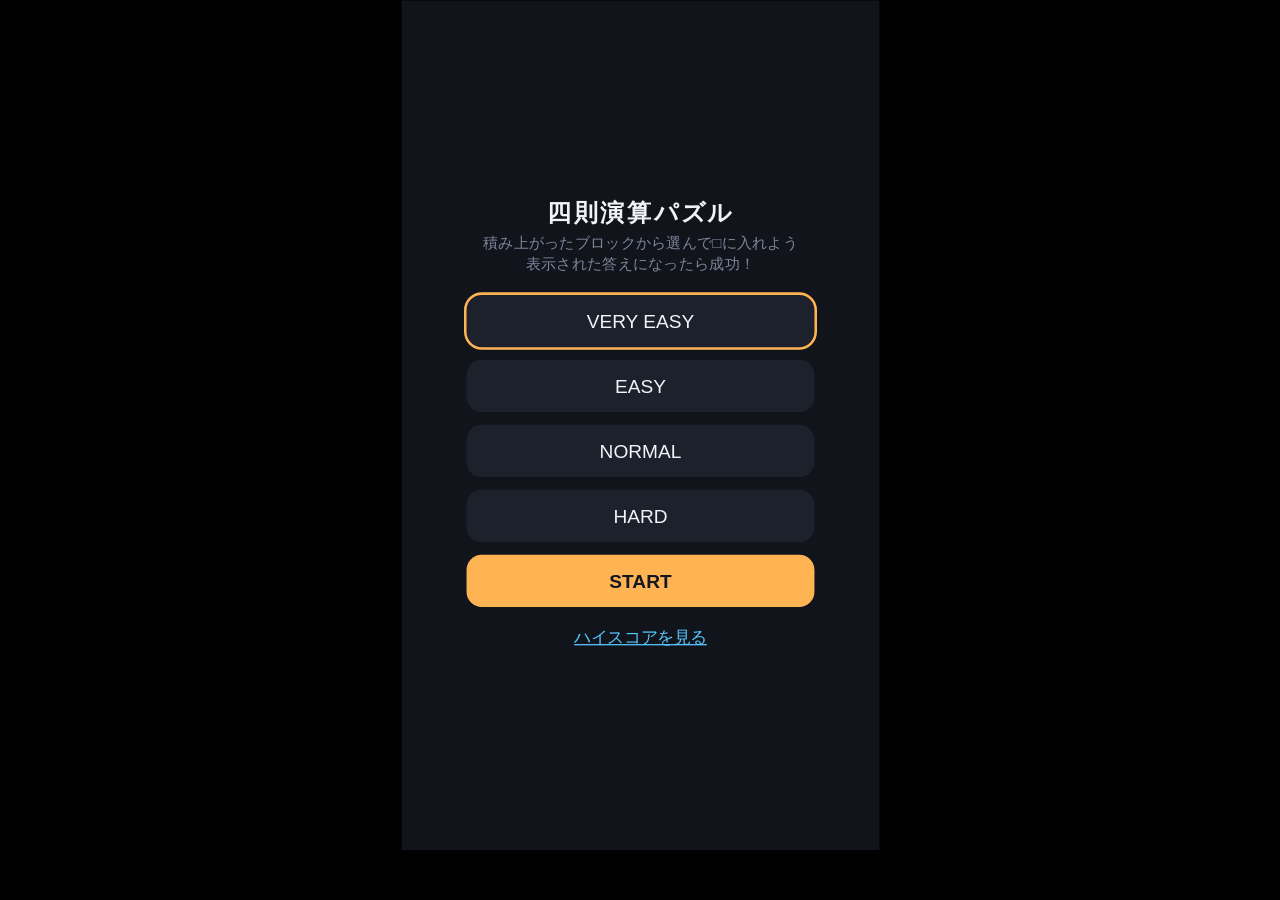
==== calculation puzzle/index.html @ 1e22a5d9 "Create index.html" ====
<!DOCTYPE html>
<html lang="ja">
<head>
<meta charset="UTF-8">
<meta name="viewport" content="width=device-width, initial-scale=1, maximum-scale=1, user-scalable=no, viewport-fit=cover">
<title>四則演算パズル</title>
<style>
  :root {
    --bg: #12141c;
    --panel: #1d212c;
    --accent: #ffb454;
    --accent2: #57c7ff;
    --success: #06d6a0;
    --fail: #ff5f5f;
    --text: #f1f3f9;
    --muted: #7d859b;
    --border-glow: #57c7ff;
  }
  * { box-sizing: border-box; -webkit-tap-highlight-color: transparent; }
  html, body {
    margin: 0; padding: 0;
    width: 100%; height: 100%;
    background: #000;
    color: var(--text);
    font-family: -apple-system, "Hiragino Sans", "Yu Gothic", sans-serif;
    overscroll-behavior: none;
    touch-action: manipulation;
    overflow: hidden;
  }
  body {
    display: flex;
    flex-direction: column;
    height: 100vh;
    height: 100dvh;
  }
  #viewport {
    width: 100vw;
    flex: 1 1 auto;
    min-height: 0;
    display: flex;
    align-items: center;
    justify-content: center;
    background: #000;
    overflow: hidden;
  }
  #adArea {
    flex: 0 0 auto;
    width: 100%;
    min-height: 50px;
    max-height: 90px;
    display: flex;
    align-items: center;
    justify-content: center;
    overflow: hidden;
    background: #000;
  }
  #stage {
    width: 375px;
    height: 667px;   /* 9:16 (=16:9のポートレート版) 固定デザイン解像度。CSS transformでscale */
    flex-shrink: 0;
    position: relative;
    background: var(--bg);
    overflow: hidden;
    transform-origin: center center;
    box-shadow: 0 0 30px rgba(0,0,0,0.6);
  }
  #app {
    width: 100%;
    height: 100%;
    display: flex; flex-direction: column;
    align-items: center;
    padding: 10px 12px;
    position: relative;
  }
  h1 { margin: 6px 0 2px; font-size: 19px; letter-spacing: 2px; }
  h2 { margin: 6px 0; color: var(--accent); }
  button {
    -webkit-appearance: none; appearance: none;
    width: 62%; max-width: 260px; padding: 13px; margin: 5px 0;
    font-size: 15px; border-radius: 12px; border: none;
    background: var(--panel); color: var(--text);
    cursor: pointer; transition: transform .08s ease, background .15s ease;
  }
  button:hover:not(:disabled) { background: #2a3142; }
  button:active:not(:disabled) { transform: scale(0.96); }
  button:disabled { opacity: 0.35; cursor: not-allowed; }
  button.primary { background: var(--accent); color: #14171f; font-weight: bold; }
  button.primary:hover:not(:disabled) { background: #ffc472; }
  button.diff-btn { width: 78%; max-width: 320px; white-space: nowrap; font-size: 15px; padding: 12px 8px; }
  button.link-btn {
    width: auto; max-width: none; background: none; border: none;
    color: var(--accent2); text-decoration: underline; font-size: 13px;
    padding: 6px; margin-top: 4px;
  }

  .screen { display: none; flex-direction: column; align-items: center; width: 100%; height: 100%; }

  #equationBar {
    font-size: 20px; font-weight: bold; letter-spacing: 2px;
    background: var(--panel); border-radius: 10px;
    padding: 8px 10px; margin: 0;
    display: flex; align-items: center; gap: 4px;
    flex-shrink: 0; flex-wrap: nowrap;
  }
  .slot {
    display: inline-flex; align-items: center; justify-content: center;
    width: 32px; height: 32px; border-radius: 8px;
    background: #12151d; border: 2px dashed var(--muted);
    font-size: 16px;
  }
  .slot.filled { border-style: solid; border-color: var(--accent); color: var(--accent); }
  .opsign { color: var(--accent2); font-size: 17px; }
  .paren { color: var(--muted); font-size: 20px; font-weight: normal; }
  .eqsign { margin-left: 2px; }
  .targetVal { color: var(--success); font-size: 20px; margin-left: 2px; }

  #topBar { display: flex; justify-content: space-between; width: 100%; max-width: 340px; font-size: 12px; color: var(--muted); margin: 2px 0; flex-shrink: 0; }
  #scoreVal { color: var(--text); font-weight: bold; font-size: 15px; }
  #nextRow {
    display: flex; align-items: center; gap: 4px;
    font-size: 9px; color: var(--muted); letter-spacing: 1px;
    flex-shrink: 0;
  }
  .next-box {
    width: 18px; height: 18px; border-radius: 5px;
    display: flex; align-items: center; justify-content: center;
    font-size: 10px; font-weight: bold;
    background: #2a3142; color: var(--text);
  }
  #message { min-height: 16px; font-size: 12px; color: var(--accent2); margin-bottom: 2px; text-align: center; flex-shrink: 0; }

  .board-area {
    flex: 1 1 auto;
    width: 100%;
    display: flex; align-items: center; justify-content: center;
    min-height: 0;
  }
  .board-box {
    position: relative;
    background: var(--panel);
    border-radius: 10px;
    overflow: hidden;
    border: 3px solid var(--border-glow);
    box-shadow: 0 0 0 1px rgba(87,199,255,0.35), 0 0 18px rgba(87,199,255,0.25), 0 6px 16px rgba(0,0,0,0.55);
  }
  .board-box.shake { animation: shake .4s ease; }
  @keyframes shake {
    10%, 90% { transform: translateX(-2px); }
    20%, 80% { transform: translateX(4px); }
    30%, 50%, 70% { transform: translateX(-7px); }
    40%, 60% { transform: translateX(7px); }
  }

  .review-title { width: 100%; max-width: 340px; font-size: 13px; color: var(--accent2); margin: 10px 0 4px; font-weight: bold; }
  .review-list { width: 100%; max-width: 340px; display: flex; flex-direction: column; gap: 4px; }
  .review-item { background: var(--panel); border-radius: 8px; padding: 8px 10px; font-size: 14px; }
  .review-empty { color: var(--muted); font-size: 12px; padding: 4px 2px; }

  .block {

    position: absolute;
    display: flex; align-items: center; justify-content: center;
    font-weight: bold;
    border-radius: 7px;
    box-shadow: inset 0 0 0 1px rgba(255,255,255,0.1);
    user-select: none;
    transition: top .32s cubic-bezier(.3,.7,.4,1), box-shadow .15s ease, transform .15s ease;
  }
  .block.landed { cursor: pointer; }
  .block.selected {
    box-shadow: inset 0 0 0 3px #fff, 0 0 10px rgba(255,255,255,.45) !important;
    transform: scale(1.06);
  }
  .block.flash-success { box-shadow: 0 0 0 4px var(--success), 0 0 18px var(--success) !important; }
  .block.flash-fail { box-shadow: 0 0 0 4px var(--fail), 0 0 18px var(--fail) !important; }

  #gameTopRow {
    display: flex; align-items: center; justify-content: center;
    width: 100%; gap: 8px; flex-shrink: 0; margin: 6px 0;
    flex-wrap: wrap;
  }
  #miniControls { display: flex; align-items: center; gap: 6px; flex-shrink: 0; }
  #rightCol { display: flex; flex-direction: column; align-items: center; gap: 4px; flex-shrink: 0; }
  button.mini-btn {
    width: auto; max-width: none; margin: 0;
    padding: 8px 12px; font-size: 12px; border-radius: 8px;
    background: var(--panel);
  }
  button.mini-btn.icon {
    width: 34px; height: 34px; padding: 0;
    border-radius: 50%; font-size: 15px;
    display: flex; align-items: center; justify-content: center;
  }

  #feedbackPop {
    position: fixed; top: 42%; left: 50%;
    transform: translate(-50%, -50%) scale(0.4);
    font-size: 30px; font-weight: 900;
    padding: 12px 26px; border-radius: 16px;
    opacity: 0; pointer-events: none; z-index: 60;
    text-shadow: 0 2px 4px rgba(0,0,0,0.25);
    white-space: nowrap; width: max-content; max-width: 90vw;
  }
  #feedbackPop.show.success { background: rgba(6,214,160,0.96); color: #04241a; animation: popIn .65s ease forwards; }
  #feedbackPop.show.fail { background: rgba(255,95,95,0.96); color: #380000; animation: popIn .65s ease forwards; }
  @keyframes popIn {
    0% { opacity: 0; transform: translate(-50%,-50%) scale(0.4) rotate(-4deg); }
    18% { opacity: 1; transform: translate(-50%,-50%) scale(1.2) rotate(2deg); }
    35% { transform: translate(-50%,-50%) scale(1) rotate(0deg); }
    78% { opacity: 1; }
    100% { opacity: 0; transform: translate(-50%,-50%) scale(0.85); }
  }
</style>
</head>
<body>
<div id="viewport">
  <div id="stage">
    <div id="app"></div>
  </div>
</div>

<div id="adArea">
  <!-- admax -->
  <script src="https://adm.shinobi.jp/s/8a495d941206bf0c34aff9559f8d2cea"></script>
  <!-- admax -->
</div>

<script>
(function () {
  "use strict";

  const ROWS = 10;
  const COLS = 6;
  const START_ROWS_FILLED = 3;
  const SPAWN_INTERVAL_MS = 5000;

  const DIFFICULTY_CONFIG = {
    VERYEASY: { operandCount: 2, operators: ["+", "－"], structure: "flat2" },
    EASY:     { operandCount: 2, operators: ["+", "－", "×", "÷"], structure: "flat2" },
    NORMAL:   { operandCount: 3, operators: ["+", "×", "－"], structure: "flat3-prec" },
    HARD:     { operandCount: 3, operators: ["+", "－", "×", "÷"], structure: "paren-right" },
  };

  const DIFFICULTY_LABELS = {
    VERYEASY: "VERY EASY",
    EASY: "EASY",
    NORMAL: "NORMAL",
    HARD: "HARD",
  };

  const BLOCK_COLORS = {
    0: { bg: "#495057", fg: "#ffffff" },
    1: { bg: "#ef476f", fg: "#ffffff" },
    2: { bg: "#f3722c", fg: "#ffffff" },
    3: { bg: "#f9c74f", fg: "#241a00" },
    4: { bg: "#90be6d", fg: "#122b0a" },
    5: { bg: "#06d6a0", fg: "#07321f" },
    6: { bg: "#118ab2", fg: "#ffffff" },
    7: { bg: "#577590", fg: "#ffffff" },
    8: { bg: "#9b5de5", fg: "#ffffff" },
    9: { bg: "#f15bb5", fg: "#2a0026" },
  };

  function highScoreKey(diff) { return "puzzle_high_score_" + diff; }
  function getHighScore(diff) { return Number(safeGet(highScoreKey(diff))) || 0; }
  function setHighScore(diff, val) { safeSet(highScoreKey(diff), String(val)); }

  const state = {
    difficulty: "VERYEASY",
    score: 0,
    columns: [],
    operatorSeq: [],
    target: 0,
    selection: [],
    falling: [],
    pendingFall: 0,
    nextQueue: [],
    paused: false,
    spawnTimer: null,
    running: false,
    nextId: 1,
  };

  function safeGet(k) { try { return localStorage.getItem(k); } catch (e) { return null; } }
  function safeSet(k, v) { try { localStorage.setItem(k, v); } catch (e) {} }

  // ===================== DOM =====================
  let root, titleScreen, gameScreen, pauseScreen, resultScreen;
  let boardWrap, boardEl, cellSize;
  let scoreVal, messageEl, diffLabel;
  let eqBar, slotEls, opEls, targetEl;
  let passButton, pauseButton;
  let resultScoreEl, resultHighScoreEl;
  let feedbackEl;
  let boardViewScreen, boardViewWrap, boardViewEl;
  let reviewScreen, reviewPassList, reviewMissList;
  let highScoreScreen, highScoreList;
  let nextBoxes;

  const STAGE_W = 375;
  const STAGE_H = 667; // 9:16 (16:9のポートレート版) 固定デザイン解像度

  function updateStageScale() {
    const stageEl = document.getElementById("stage");
    const viewportEl = document.getElementById("viewport");
    if (!stageEl || !viewportEl) return;
    // 広告エリア分を除いた、実際にゲームへ使える領域のサイズを基準にする
    const vw = viewportEl.clientWidth;
    const vh = viewportEl.clientHeight;
    const scale = Math.min(vw / STAGE_W, vh / STAGE_H);
    stageEl.style.transform = `scale(${scale})`;
  }

  function initUI() {
    root = document.getElementById("app");
    root.innerHTML = "";
    createTitleScreen();
    createGameScreen();
    createPauseScreen();
    createResultScreen();
    createBoardViewScreen();
    createReviewScreen();
    createHighScoreScreen();
    createFeedbackPop();
    showScreen("TITLE");
    updateStageScale();
    window.addEventListener("resize", () => { updateStageScale(); layoutBoard(); });
    window.addEventListener("orientationchange", () => setTimeout(() => { updateStageScale(); layoutBoard(); }, 150));
  }

  function createButton(label, cls) {
    const b = document.createElement("button");
    b.innerText = label;
    if (cls) b.className = cls;
    return b;
  }

  function createFeedbackPop() {
    feedbackEl = document.createElement("div");
    feedbackEl.id = "feedbackPop";
    root.appendChild(feedbackEl);
  }

  function createTitleScreen() {
    titleScreen = document.createElement("div");
    titleScreen.className = "screen";
    titleScreen.style.justifyContent = "center";

    const title = document.createElement("h1");
    title.innerText = "四則演算パズル";

    const sub = document.createElement("div");
    sub.style.color = "var(--muted)";
    sub.style.marginBottom = "10px";
    sub.style.fontSize = "12px";
    sub.style.textAlign = "center";
    sub.style.whiteSpace = "pre-line";
    sub.innerText = "積み上がったブロックから選んで□に入れよう\n表示された答えになったら成功！";

    const diffRow = document.createElement("div");
    diffRow.style.display = "flex";
    diffRow.style.flexDirection = "column";
    diffRow.style.alignItems = "center";
    diffRow.style.width = "100%";

    const diffButtons = {};
    ["VERYEASY", "EASY", "NORMAL", "HARD"].forEach((d) => {
      const btn = createButton(DIFFICULTY_LABELS[d], "diff-btn");
      btn.addEventListener("click", () => {
        state.difficulty = d;
        Object.values(diffButtons).forEach((b) => (b.style.outline = "none"));
        btn.style.outline = "2px solid var(--accent)";
      });
      diffButtons[d] = btn;
      diffRow.appendChild(btn);
    });
    diffButtons.VERYEASY.style.outline = "2px solid var(--accent)";

    const btnStart = createButton("START", "primary diff-btn");
    btnStart.addEventListener("click", startGame);

    const highScoreLink = document.createElement("button");
    highScoreLink.innerText = "ハイスコアを見る";
    highScoreLink.className = "link-btn";
    highScoreLink.addEventListener("click", () => showScreen("HIGHSCORES"));

    titleScreen.appendChild(title);
    titleScreen.appendChild(sub);
    titleScreen.appendChild(diffRow);
    titleScreen.appendChild(btnStart);
    titleScreen.appendChild(highScoreLink);
    root.appendChild(titleScreen);
  }

  function createHighScoreScreen() {
    highScoreScreen = document.createElement("div");
    highScoreScreen.className = "screen";
    highScoreScreen.style.justifyContent = "center";

    const h = document.createElement("h2");
    h.innerText = "ハイスコア";

    highScoreList = document.createElement("div");
    highScoreList.className = "review-list";
    highScoreList.style.marginTop = "6px";

    const backBtn = createButton("タイトルへ戻る", "primary");
    backBtn.style.marginTop = "14px";
    backBtn.addEventListener("click", () => showScreen("TITLE"));

    highScoreScreen.appendChild(h);
    highScoreScreen.appendChild(highScoreList);
    highScoreScreen.appendChild(backBtn);
    root.appendChild(highScoreScreen);
  }

  function renderHighScores() {
    highScoreList.innerHTML = "";
    ["VERYEASY", "EASY", "NORMAL", "HARD"].forEach((d) => {
      const row = document.createElement("div");
      row.className = "review-item";
      row.style.display = "flex";
      row.style.justifyContent = "space-between";
      const label = document.createElement("span");
      label.innerText = DIFFICULTY_LABELS[d];
      const val = document.createElement("span");
      val.style.color = "var(--accent)";
      val.style.fontWeight = "bold";
      val.innerText = getHighScore(d);
      row.appendChild(label);
      row.appendChild(val);
      highScoreList.appendChild(row);
    });
  }

  function createGameScreen() {
    gameScreen = document.createElement("div");
    gameScreen.className = "screen";

    const topBar = document.createElement("div");
    topBar.id = "topBar";
    diffLabel = document.createElement("div");
    diffLabel.innerText = "DIFFICULTY: EASY";
    scoreVal = document.createElement("div");
    scoreVal.id = "scoreVal";
    scoreVal.innerText = "SCORE: 0";
    topBar.appendChild(diffLabel);
    topBar.appendChild(scoreVal);

    const gameTopRow = document.createElement("div");
    gameTopRow.id = "gameTopRow";

    eqBar = document.createElement("div");
    eqBar.id = "equationBar";

    const rightCol = document.createElement("div");
    rightCol.id = "rightCol";

    const miniControls = document.createElement("div");
    miniControls.id = "miniControls";
    passButton = createButton("PASS", "mini-btn");
    passButton.addEventListener("click", handlePass);
    pauseButton = createButton("⏸", "mini-btn icon");
    pauseButton.setAttribute("aria-label", "PAUSE");
    pauseButton.addEventListener("click", () => {
      state.paused = true;
      showScreen("PAUSE");
    });
    miniControls.appendChild(passButton);
    miniControls.appendChild(pauseButton);

    const nextRow = document.createElement("div");
    nextRow.id = "nextRow";
    const nextLabel = document.createElement("span");
    nextLabel.innerText = "NEXT";
    nextRow.appendChild(nextLabel);
    nextBoxes = [];
    for (let i = 0; i < 3; i++) {
      const box = document.createElement("div");
      box.className = "next-box";
      nextRow.appendChild(box);
      nextBoxes.push(box);
    }

    rightCol.appendChild(miniControls);
    rightCol.appendChild(nextRow);

    gameTopRow.appendChild(eqBar);
    gameTopRow.appendChild(rightCol);

    messageEl = document.createElement("div");
    messageEl.id = "message";

    boardWrap = document.createElement("div");
    boardWrap.className = "board-area";
    boardEl = document.createElement("div");
    boardEl.className = "board-box";
    boardWrap.appendChild(boardEl);

    gameScreen.appendChild(topBar);
    gameScreen.appendChild(gameTopRow);
    gameScreen.appendChild(messageEl);
    gameScreen.appendChild(boardWrap);
    root.appendChild(gameScreen);
  }

  function createPauseScreen() {
    pauseScreen = document.createElement("div");
    pauseScreen.className = "screen";
    pauseScreen.style.justifyContent = "center";
    const h = document.createElement("h2");
    h.innerText = "PAUSE";
    const resumeBtn = createButton("RESUME", "primary");
    resumeBtn.addEventListener("click", () => {
      state.paused = false;
      showScreen("GAME");
    });
    const titleBtn = createButton("TITLE");
    titleBtn.addEventListener("click", () => {
      stopTimers();
      showScreen("TITLE");
    });
    pauseScreen.appendChild(h);
    pauseScreen.appendChild(resumeBtn);
    pauseScreen.appendChild(titleBtn);
    root.appendChild(pauseScreen);
  }

  function createResultScreen() {
    resultScreen = document.createElement("div");
    resultScreen.className = "screen";
    resultScreen.style.justifyContent = "center";
    const h = document.createElement("h2");
    h.innerText = "GAME OVER";
    resultScoreEl = document.createElement("div");
    resultScoreEl.style.fontSize = "17px";
    resultScoreEl.style.margin = "8px 0";
    resultHighScoreEl = document.createElement("div");
    resultHighScoreEl.style.fontSize = "17px";
    resultHighScoreEl.style.margin = "8px 0";
    const boardBtn = createButton("盤面を見る");
    boardBtn.addEventListener("click", () => showScreen("BOARDVIEW"));
    const reviewBtn = createButton("復習する");
    reviewBtn.addEventListener("click", () => showScreen("REVIEW"));
    const retryBtn = createButton("RETRY", "primary");
    retryBtn.addEventListener("click", startGame);
    const titleBtn = createButton("TITLE");
    titleBtn.addEventListener("click", () => showScreen("TITLE"));
    resultScreen.appendChild(h);
    resultScreen.appendChild(resultScoreEl);
    resultScreen.appendChild(resultHighScoreEl);
    resultScreen.appendChild(boardBtn);
    resultScreen.appendChild(reviewBtn);
    resultScreen.appendChild(retryBtn);
    resultScreen.appendChild(titleBtn);
    root.appendChild(resultScreen);
  }

  function createBoardViewScreen() {
    boardViewScreen = document.createElement("div");
    boardViewScreen.className = "screen";
    const h = document.createElement("h2");
    h.innerText = "最終盤面";
    boardViewWrap = document.createElement("div");
    boardViewWrap.className = "board-area";
    boardViewEl = document.createElement("div");
    boardViewEl.className = "board-box";
    boardViewWrap.appendChild(boardViewEl);
    const backBtn = createButton("結果へ戻る", "primary");
    backBtn.style.marginTop = "8px";
    backBtn.addEventListener("click", () => showScreen("RESULT"));
    boardViewScreen.appendChild(h);
    boardViewScreen.appendChild(boardViewWrap);
    boardViewScreen.appendChild(backBtn);
    root.appendChild(boardViewScreen);
  }

  function renderColumnsInto(el, columns, size) {
    el.innerHTML = "";
    el.style.width = size * COLS + "px";
    el.style.height = size * ROWS + "px";
    for (let c = 0; c < COLS; c++) {
      const stack = columns[c];
      for (let i = 0; i < stack.length; i++) {
        const v = stack[i].value;
        const row = ROWS - 1 - i;
        const colors = BLOCK_COLORS[v];
        const div = document.createElement("div");
        div.className = "block landed";
        div.style.width = size - 4 + "px";
        div.style.height = size - 4 + "px";
        div.style.left = c * size + 2 + "px";
        div.style.top = row * size + "px";
        div.style.fontSize = Math.floor(size * 0.42) + "px";
        div.style.background = colors.bg;
        div.style.color = colors.fg;
        div.innerText = v;
        el.appendChild(div);
      }
    }
  }

  function layoutBoardView() {
    if (!boardViewWrap) return;
    const availW = boardViewWrap.clientWidth || 300;
    const availH = boardViewWrap.clientHeight || 400;
    const size = Math.floor(Math.min(availW / COLS, availH / ROWS));
    renderColumnsInto(boardViewEl, state.finalColumns || [], size);
  }

  function createReviewScreen() {
    reviewScreen = document.createElement("div");
    reviewScreen.className = "screen";
    reviewScreen.style.overflowY = "auto";

    const h = document.createElement("h2");
    h.innerText = "復習";

    const passTitle = document.createElement("div");
    passTitle.className = "review-title";
    passTitle.innerText = "パスした数式";
    reviewPassList = document.createElement("div");
    reviewPassList.className = "review-list";

    const missTitle = document.createElement("div");
    missTitle.className = "review-title";
    missTitle.innerText = "3回以上まちがえた数式";
    reviewMissList = document.createElement("div");
    reviewMissList.className = "review-list";

    const backBtn = createButton("結果へ戻る", "primary");
    backBtn.style.marginTop = "10px";
    backBtn.style.marginBottom = "16px";
    backBtn.addEventListener("click", () => showScreen("RESULT"));

    reviewScreen.appendChild(h);
    reviewScreen.appendChild(passTitle);
    reviewScreen.appendChild(reviewPassList);
    reviewScreen.appendChild(missTitle);
    reviewScreen.appendChild(reviewMissList);
    reviewScreen.appendChild(backBtn);
    root.appendChild(reviewScreen);
  }

  function renderReviewList(container, items) {
    container.innerHTML = "";
    if (!items || items.length === 0) {
      const empty = document.createElement("div");
      empty.className = "review-empty";
      empty.innerText = "なし";
      container.appendChild(empty);
      return;
    }
    items.forEach((label) => {
      const row = document.createElement("div");
      row.className = "review-item";
      row.innerText = label;
      container.appendChild(row);
    });
  }

  function showScreen(name) {
    [titleScreen, gameScreen, pauseScreen, resultScreen, boardViewScreen, reviewScreen, highScoreScreen].forEach(
      (s) => (s.style.display = "none")
    );
    switch (name) {
      case "TITLE": titleScreen.style.display = "flex"; break;
      case "GAME": gameScreen.style.display = "flex"; break;
      case "PAUSE": pauseScreen.style.display = "flex"; break;
      case "RESULT": resultScreen.style.display = "flex"; break;
      case "BOARDVIEW":
        boardViewScreen.style.display = "flex";
        requestAnimationFrame(layoutBoardView);
        break;
      case "REVIEW":
        renderReviewList(reviewPassList, state.passedLog);
        renderReviewList(reviewMissList, state.missedLog);
        reviewScreen.style.display = "flex";
        break;
      case "HIGHSCORES":
        renderHighScores();
        highScoreScreen.style.display = "flex";
        break;
    }
  }

  // ===================== 演算・equation UI =====================
  function buildEquationUI() {
    eqBar.innerHTML = "";
    slotEls = [];
    opEls = [];
    const cfg = DIFFICULTY_CONFIG[state.difficulty];

    function addSlot() {
      const slot = document.createElement("div");
      slot.className = "slot";
      eqBar.appendChild(slot);
      slotEls.push(slot);
    }
    function addOp() {
      const op = document.createElement("div");
      op.className = "opsign";
      eqBar.appendChild(op);
      opEls.push(op);
    }
    function addParen(ch) {
      const p = document.createElement("div");
      p.className = "paren";
      p.innerText = ch;
      eqBar.appendChild(p);
    }

    if (cfg.structure === "paren-right") {
      addSlot();          // slot0
      addOp();             // op0
      addParen("(");
      addSlot();          // slot1
      addOp();             // op1
      addSlot();          // slot2
      addParen(")");
    } else {
      addSlot();
      addOp();
      addSlot();
      if (cfg.operandCount === 3) {
        addOp();
        addSlot();
      }
    }

    const eq = document.createElement("div");
    eq.className = "eqsign";
    eq.innerText = "=";
    eqBar.appendChild(eq);

    targetEl = document.createElement("div");
    targetEl.className = "targetVal";
    eqBar.appendChild(targetEl);
  }

  function applyOp(a, b, op) {
    switch (op) {
      case "+": return a + b;
      case "－": return a - b;
      case "×": return a * b;
      case "÷": return b === 0 ? null : a / b;
    }
    return null;
  }

  function evaluateStructured(structure, values, ops) {
    if (structure === "flat2") {
      return applyOp(values[0], values[1], ops[0]);
    }
    if (structure === "paren-right") {
      const inner = applyOp(values[1], values[2], ops[1]);
      if (inner === null) return null;
      return applyOp(values[0], inner, ops[0]);
    }
    // flat3-prec: ×を優先して計算
    const nums = values.slice();
    const opers = ops.slice();
    for (let i = 0; i < opers.length; i++) {
      if (opers[i] === "×") {
        const r = applyOp(nums[i], nums[i + 1], "×");
        if (r === null) return null;
        nums.splice(i, 2, r);
        opers.splice(i, 1);
        i = -1;
      }
    }
    let result = nums[0];
    for (let i = 0; i < opers.length; i++) {
      const r = applyOp(result, nums[i + 1], opers[i]);
      if (r === null) return null;
      result = r;
    }
    return result;
  }

  function roundNum(x) { return Math.round(x * 100) / 100; }

  function rollOperators() {
    const cfg = DIFFICULTY_CONFIG[state.difficulty];
    state.operatorSeq = [];
    for (let i = 0; i < cfg.operandCount - 1; i++) {
      state.operatorSeq.push(cfg.operators[Math.floor(Math.random() * cfg.operators.length)]);
    }
  }

  function generateTarget() {
    const cfg = DIFFICULTY_CONFIG[state.difficulty];
    let target = null;
    for (let attempt = 0; attempt < 200 && target === null; attempt++) {
      const sample = [];
      for (let i = 0; i < cfg.operandCount; i++) sample.push(Math.floor(Math.random() * 10));
      const r = evaluateStructured(cfg.structure, sample, state.operatorSeq);
      if (r !== null && Number.isInteger(r) && r > 0) target = r;
    }
    state.target = target === null ? 1 : target;
  }

  function newRound() {
    rollOperators();
    generateTarget();
    state.roundWrongCount = 0;
    state.roundMissLogged = false;
    renderEquation();
  }

  function buildFormulaLabel(cfg, ops, target) {
    if (cfg.structure === "paren-right") {
      return `□ ${ops[0]} (□ ${ops[1]} □) = ${target}`;
    }
    let s = "□";
    for (let i = 0; i < ops.length; i++) s += ` ${ops[i]} □`;
    return `${s} = ${target}`;
  }

  function renderEquation() {
    opEls.forEach((el, i) => (el.innerText = state.operatorSeq[i]));
    slotEls.forEach((el, i) => {
      const s = state.selection[i];
      el.innerText = s !== undefined ? s.value : "";
      el.classList.toggle("filled", s !== undefined);
    });
    if (targetEl) targetEl.innerText = formatNum(state.target);
  }

  function formatNum(n) {
    return Number.isInteger(n) ? String(n) : n.toFixed(2).replace(/\.?0+$/, "");
  }

  // ===================== ゲームロジック =====================
  function startGame() {
    state.score = 0;
    state.correctCount = 0;
    state.selection = [];
    state.paused = false;
    state.running = true;
    state.columns = [];
    state.passedLog = [];
    state.missedLog = [];
    for (let c = 0; c < COLS; c++) state.columns.push([]);

    for (let r = 0; r < START_ROWS_FILLED; r++) {
      for (let c = 0; c < COLS; c++) {
        state.columns[c].push({ id: state.nextId++, value: randomValue() });
      }
    }

    state.nextQueue = [randomValue(), randomValue(), randomValue()];
    renderNextQueue();

    diffLabel.innerText = `DIFFICULTY: ${DIFFICULTY_LABELS[state.difficulty]}`;
    buildEquationUI();
    newRound();
    scoreVal.innerText = "SCORE: 0";
    setMessage("ブロックを選んで□に入れよう");

    showScreen("GAME");
    layoutBoard();
    restartSpawnTimer();
  }

  function randomValue() { return Math.floor(Math.random() * 10); } // 0-9

  function layoutBoard() {
    if (!boardWrap || gameScreen.style.display === "none") return;
    const availW = boardWrap.clientWidth || 300;
    const availH = boardWrap.clientHeight || 400;
    cellSize = Math.floor(Math.min(availW / COLS, availH / ROWS));
    boardEl.style.width = cellSize * COLS + "px";
    boardEl.style.height = cellSize * ROWS + "px";
    renderLanded();
  }

  function currentSpawnInterval() {
    return Math.max(1500, SPAWN_INTERVAL_MS - state.correctCount * 150);
  }

  function renderNextQueue() {
    if (!nextBoxes) return;
    nextBoxes.forEach((box, i) => {
      const v = state.nextQueue[i];
      if (v === undefined) {
        box.innerText = "";
        box.style.background = "#2a3142";
        box.style.color = "var(--text)";
      } else {
        const colors = BLOCK_COLORS[v];
        box.innerText = v;
        box.style.background = colors.bg;
        box.style.color = colors.fg;
      }
    });
  }

  function restartSpawnTimer() {
    stopTimers();
    state.spawnTimer = setInterval(() => {
      if (state.paused || !state.running) return;
      const value = state.nextQueue.shift();
      state.nextQueue.push(randomValue());
      renderNextQueue();
      spawnBlock(Math.floor(Math.random() * COLS), value);
    }, currentSpawnInterval());
  }
  function stopTimers() {
    if (state.spawnTimer) clearInterval(state.spawnTimer);
    state.spawnTimer = null;
  }

  function columnHeight(col) {
    return state.columns[col].length + reservedCount(col);
  }
  function reservedCount(col) {
    return state.falling.filter((f) => f.col === col).length;
  }

  function spawnBlock(col, value) {
    if (!state.running || state.paused) return;
    const height = columnHeight(col);
    if (height >= ROWS) {
      triggerGameOver();
      return;
    }
    const v = value !== undefined ? value : randomValue();
    const landingRow = ROWS - 1 - height;
    const colors = BLOCK_COLORS[v];
    const el = document.createElement("div");
    el.className = "block";
    el.style.width = cellSize - 4 + "px";
    el.style.height = cellSize - 4 + "px";
    el.style.left = col * cellSize + 2 + "px";
    el.style.top = "-" + cellSize + "px";
    el.style.fontSize = Math.floor(cellSize * 0.42) + "px";
    el.style.background = colors.bg;
    el.style.color = colors.fg;
    el.innerText = v;
    boardEl.appendChild(el);

    const entry = { col, value: v, el, landingRow };
    state.falling.push(entry);
    state.pendingFall++;

    let landed = false;
    const finishLanding = () => {
      if (landed) return; // 二重実行防止（transitionendとフォールバックタイマーの競合対策）
      landed = true;
      el.removeEventListener("transitionend", onEnd);
      clearTimeout(fallbackTimer);
      state.falling = state.falling.filter((f) => f !== entry);
      if (el.parentNode) boardEl.removeChild(el);
      state.columns[col].push({ id: state.nextId++, value: v });
      state.pendingFall = Math.max(0, state.pendingFall - 1);
      renderLanded();
      checkColumnOverflow();
      if (state.pendingFall === 0) passButton.disabled = false;
    };

    const onEnd = (e) => {
      if (e.target !== el || e.propertyName !== "top") return; // top以外の誤発火を無視
      finishLanding();
    };
    el.addEventListener("transitionend", onEnd);

    // Android実機では、appendChild直後に1回のrequestAnimationFrameだけで
    // top位置を変更すると、ブラウザが初期スタイルの描画を確定する前に
    // 変更が上書きされ、transitionが発火しない（＝transitionendが永久に来ない）
    // ことがある。これが起きると着地処理がされずPASSボタンが押せなくなったり
    // ブロックが消えたりするバグにつながっていた。
    // 対策1: appendChild直後に強制リフロー（offsetHeightの参照）を挟み、
    //        開始位置のスタイルを確実に確定させてからtopを変更する。
    void el.offsetHeight;
    el.style.top = landingRow * cellSize + "px";

    // 対策2: 万一それでもtransitionendが発火しない端末があった場合の保険として、
    //        トランジション時間（0.32秒）+ 余裕を見て強制的に着地処理を実行する。
    const fallbackTimer = setTimeout(finishLanding, 500);
  }

  function checkColumnOverflow() {
    for (let c = 0; c < COLS; c++) {
      if (columnHeight(c) >= ROWS) {
        triggerGameOver();
        return;
      }
    }
  }

  function handlePass() {
    if (state.paused || !state.running || !passButton || passButton.disabled) return;
    const cfg = DIFFICULTY_CONFIG[state.difficulty];
    state.passedLog.push(buildFormulaLabel(cfg, state.operatorSeq, state.target));
    newRound();
    setMessage("演算が変わった！ブロックが降ってくる");
    passButton.disabled = true;
    for (let c = 0; c < COLS; c++) spawnBlock(c);
  }

  function renderLanded() {
    Array.from(boardEl.querySelectorAll(".block.landed")).forEach((el) => el.remove());
    for (let c = 0; c < COLS; c++) {
      const stack = state.columns[c];
      for (let i = 0; i < stack.length; i++) {
        const block = stack[i];
        const row = ROWS - 1 - i;
        const colors = BLOCK_COLORS[block.value];
        const el = document.createElement("div");
        el.className = "block landed";
        el.dataset.id = block.id;
        el.style.width = cellSize - 4 + "px";
        el.style.height = cellSize - 4 + "px";
        el.style.left = c * cellSize + 2 + "px";
        el.style.top = row * cellSize + "px";
        el.style.fontSize = Math.floor(cellSize * 0.42) + "px";
        el.style.background = colors.bg;
        el.style.color = colors.fg;
        el.innerText = block.value;
        if (state.selection.some((s) => s.id === block.id)) {
          el.classList.add("selected");
        }
        el.addEventListener("click", () => onBlockClick(block, c));
        boardEl.appendChild(el);
      }
    }
  }

  function onBlockClick(block, col) {
    if (state.paused || !state.running) return;
    const cfg = DIFFICULTY_CONFIG[state.difficulty];
    const already = state.selection.findIndex((s) => s.id === block.id);
    if (already !== -1) {
      state.selection.splice(already, 1);
      renderLanded();
      renderEquation();
      return;
    }
    if (state.selection.length >= cfg.operandCount) return;
    state.selection.push({ id: block.id, value: block.value, col });
    renderLanded();
    renderEquation();
    if (state.selection.length === cfg.operandCount) {
      setTimeout(resolveSelection, 150);
    }
  }

  function resolveSelection() {
    const cfg = DIFFICULTY_CONFIG[state.difficulty];
    const picks = state.selection.slice();
    const values = picks.map((p) => p.value);
    const usedOps = state.operatorSeq.slice();
    const rawResult = evaluateStructured(cfg.structure, values, usedOps);
    const result = rawResult === null ? null : roundNum(rawResult);
    const success = result !== null && result === state.target;
    const exprText = buildExprText(cfg, values, usedOps);
    const resultText = result === null ? "計算不可" : formatNum(result);

    const domEls = picks
      .map((p) => boardEl.querySelector(`.block[data-id="${p.id}"]`))
      .filter(Boolean);
    domEls.forEach((el) => el.classList.add(success ? "flash-success" : "flash-fail"));

    showFeedback(success, success ? "せいかい！" : "ざんねん…");
    if (!success) boardEl.classList.add("shake");

    setTimeout(() => {
      boardEl.classList.remove("shake");
      if (success) {
        picks.forEach((p) => removeBlockById(p.id, p.col));
        state.score += 10;
        state.correctCount++;
        scoreVal.innerText = `SCORE: ${state.score}`;
        restartSpawnTimer();
        newRound();
        setMessage(`せいかい！ ${exprText} = ${resultText}  (+10)`);
      } else {
        state.roundWrongCount++;
        if (state.roundWrongCount >= 3 && !state.roundMissLogged) {
          state.missedLog.push(buildFormulaLabel(cfg, usedOps, state.target));
          state.roundMissLogged = true;
        }
        setMessage(`ざんねん… ${exprText} = ${resultText}（目標: ${formatNum(state.target)}）`);
      }
      state.selection = [];
      renderEquation();
      renderLanded();
    }, 320);
  }

  function buildExprText(cfg, values, ops) {
    if (cfg.structure === "paren-right") {
      return `${values[0]} ${ops[0]} (${values[1]} ${ops[1]} ${values[2]})`;
    }
    let s = `${values[0]}`;
    for (let i = 0; i < ops.length; i++) s += ` ${ops[i]} ${values[i + 1]}`;
    return s;
  }

  function showFeedback(success, text) {
    feedbackEl.textContent = text;
    feedbackEl.className = "";
    void feedbackEl.offsetWidth;
    feedbackEl.className = "show " + (success ? "success" : "fail");
    setTimeout(() => { feedbackEl.className = ""; }, 650);
  }

  function removeBlockById(id, col) {
    const stack = state.columns[col];
    const idx = stack.findIndex((b) => b.id === id);
    if (idx !== -1) stack.splice(idx, 1);
  }

  function triggerGameOver() {
    if (!state.running) return;
    state.running = false;
    stopTimers();
    state.finalColumns = state.columns.map((col) => col.map((b) => ({ value: b.value })));
    const prevHigh = getHighScore(state.difficulty);
    if (state.score > prevHigh) {
      setHighScore(state.difficulty, state.score);
    }
    resultScoreEl.innerText = `SCORE: ${state.score}`;
    resultHighScoreEl.innerText = `HIGH SCORE (${DIFFICULTY_LABELS[state.difficulty]}): ${Math.max(state.score, prevHigh)}`;
    showScreen("RESULT");
  }

  function setMessage(text) {
    messageEl.innerText = text;
  }

  window.addEventListener("DOMContentLoaded", initUI);
})();
</script>
</body>
</html>
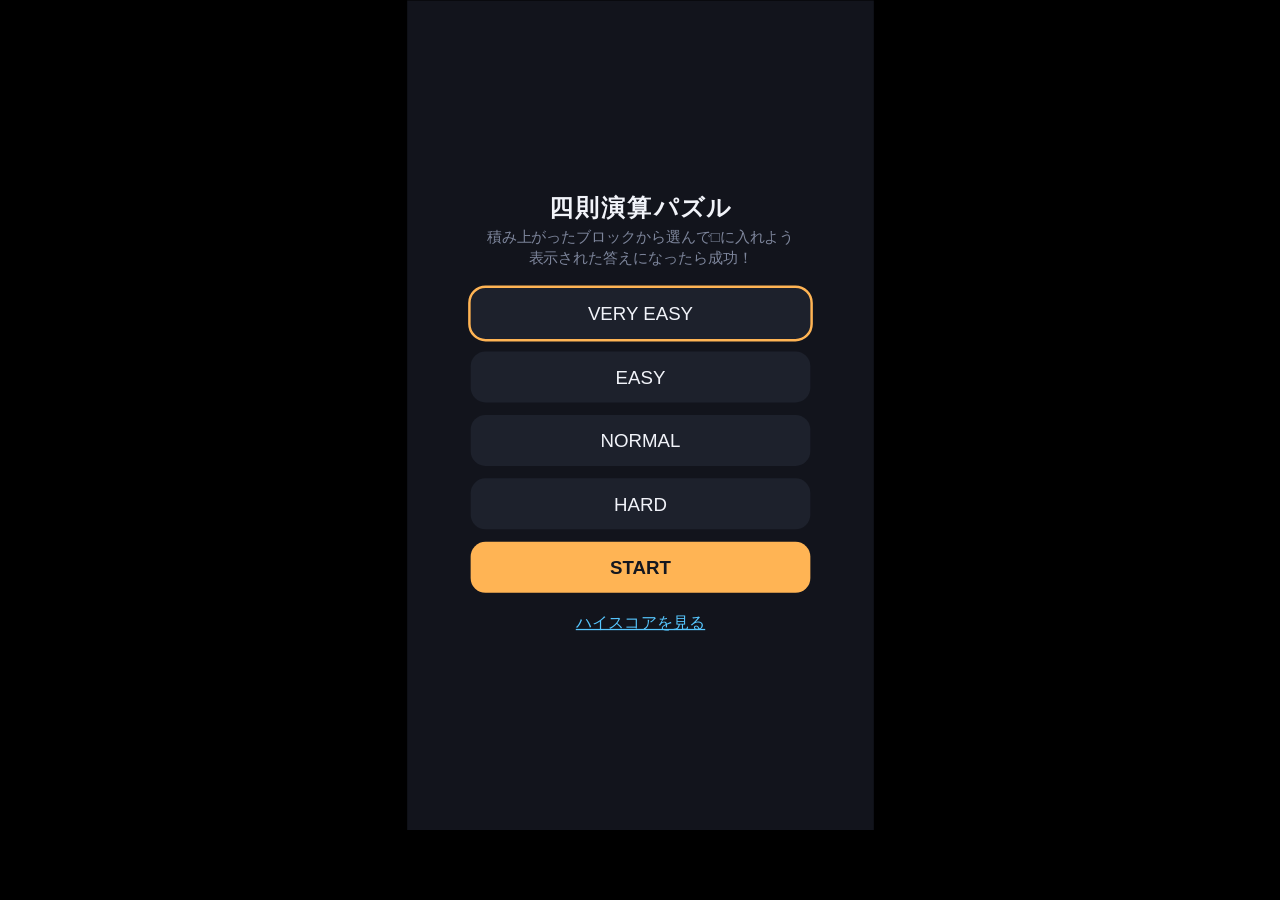
==== commit 8a26028e: "Update index.html" ====
--- a/calculation puzzle/index.html
+++ b/calculation puzzle/index.html
@@ -54,6 +54,15 @@
     overflow: hidden;
     background: #000;
   }
+  #bottomSafeArea {
+    flex: 0 0 auto;
+    width: 100%;
+    /* Androidの戻るボタン・ジェスチャーバーや、iOSのホームインジケーターに
+       コンテンツが被らないよう、画面最下部に余白を確保する。
+       env(safe-area-inset-bottom)が取れない端末でも最低20pxは確保する。 */
+    height: max(20px, env(safe-area-inset-bottom, 0px));
+    background: #000;
+  }
   #stage {
     width: 375px;
     height: 667px;   /* 9:16 (=16:9のポートレート版) 固定デザイン解像度。CSS transformでscale */
@@ -224,6 +233,8 @@
   <script src="https://adm.shinobi.jp/s/8a495d941206bf0c34aff9559f8d2cea"></script>
   <!-- admax -->
 </div>
+
+<div id="bottomSafeArea"></div>
 
 <script>
 (function () {
